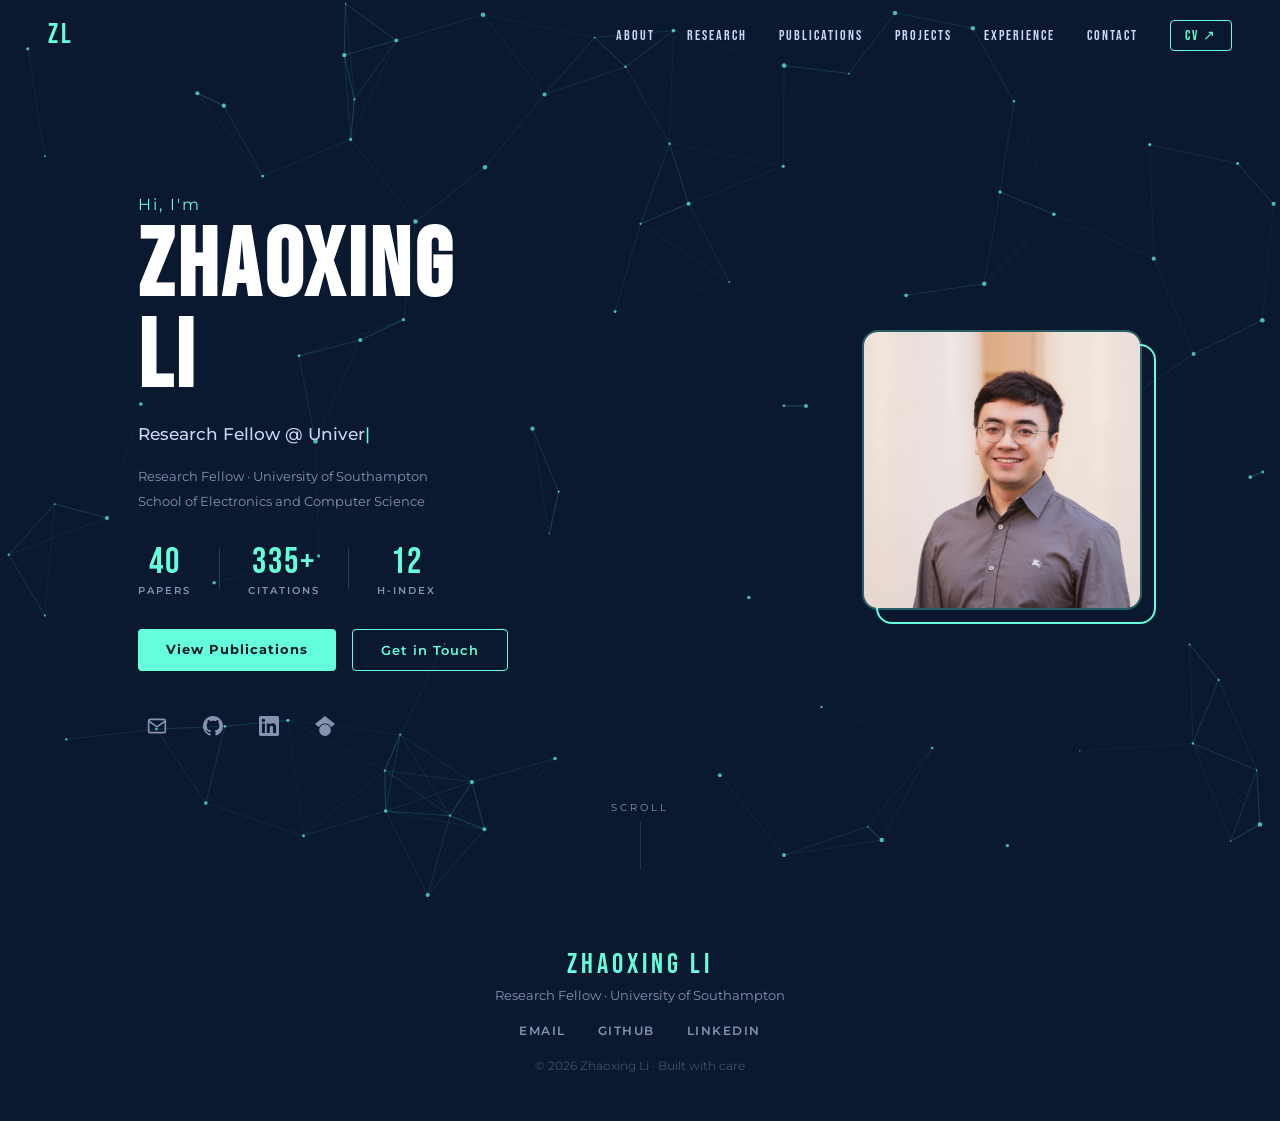
==== index.html @ ca215339 "Initial commit: Personal academic homepage - Multi-page site: index, about, research, publications, " ====
<!DOCTYPE html>
<html lang="en">
<head>
  <meta charset="UTF-8">
  <meta name="viewport" content="width=device-width, initial-scale=1.0">
  <title>Zhaoxing Li | Research Fellow · AI Safety & Multi-Agent Systems</title>
  <meta name="description" content="Zhaoxing Li — Research Fellow at University of Southampton. AI Safety, LLM Governance, Multi-Agent Systems, Human-AI Interaction.">
  <link rel="preconnect" href="https://fonts.googleapis.com">
  <link rel="preconnect" href="https://fonts.gstatic.com" crossorigin>
  <link href="https://fonts.googleapis.com/css2?family=Bebas+Neue&family=Montserrat:ital,wght@0,300;0,400;0,500;0,600;0,700;1,400&family=Playfair+Display:ital,wght@0,400;0,600;1,400&display=swap" rel="stylesheet">
  <link rel="stylesheet" href="style.css">
</head>
<body>

  <nav id="navbar">
    <a href="index.html" class="nav-brand">ZL</a>
    <ul class="nav-links" id="nav-links">
      <li><a href="about.html">ABOUT</a></li>
      <li><a href="research.html">RESEARCH</a></li>
      <li><a href="publications.html">PUBLICATIONS</a></li>
      <li><a href="projects.html">PROJECTS</a></li>
      <li><a href="experience.html">EXPERIENCE</a></li>
      <li><a href="contact.html">CONTACT</a></li>
      <li><a href="assets/cv.pdf" target="_blank" class="nav-cv">CV ↗</a></li>
    </ul>
    <button class="hamburger" id="hamburger" aria-label="Menu">
      <span></span><span></span><span></span>
    </button>
  </nav>

  <section id="hero">
    <canvas id="particle-canvas"></canvas>
    <div class="hero-inner">
      <div class="hero-text">
        <p class="hero-greeting">Hi, I'm</p>
        <h1 class="hero-name">ZHAOXING<br>LI</h1>
        <div class="hero-typing">
          <span id="typed-text"></span><span class="caret">|</span>
        </div>
        <p class="hero-tagline">
          Research Fellow · University of Southampton<br>
          School of Electronics and Computer Science
        </p>
        <div class="hero-stats">
          <div class="stat-item"><span class="stat-n" id="stat-papers">40</span><span class="stat-l">Papers</span></div>
          <div class="stat-divider"></div>
          <div class="stat-item"><span class="stat-n" id="stat-citations">335+</span><span class="stat-l">Citations</span></div>
          <div class="stat-divider"></div>
          <div class="stat-item"><span class="stat-n" id="stat-hindex">12</span><span class="stat-l">h-index</span></div>
        </div>
        <div class="hero-cta">
          <a href="publications.html" class="btn-primary">View Publications</a>
          <a href="contact.html" class="btn-ghost">Get in Touch</a>
        </div>
        <div class="hero-socials">
          <a href="mailto:zhaoxing.li@soton.ac.uk" title="Email">
            <svg viewBox="0 0 24 24" fill="none" stroke="currentColor" stroke-width="2"><path d="M4 4h16c1.1 0 2 .9 2 2v12c0 1.1-.9 2-2 2H4c-1.1 0-2-.9-2-2V6c0-1.1.9-2 2-2z"/><polyline points="22,6 12,13 2,6"/></svg>
          </a>
          <a href="https://github.com/Zhaoxing-Li" target="_blank" title="GitHub">
            <svg viewBox="0 0 24 24" fill="currentColor"><path d="M12 0C5.37 0 0 5.37 0 12c0 5.31 3.435 9.795 8.205 11.385.6.105.825-.255.825-.57 0-.285-.015-1.23-.015-2.235-3.015.555-3.795-.735-4.035-1.41-.135-.345-.72-1.41-1.23-1.695-.42-.225-1.02-.78-.015-.795.945-.015 1.62.87 1.845 1.23 1.08 1.815 2.805 1.305 3.495.99.105-.78.42-1.305.765-1.605-2.67-.3-5.46-1.335-5.46-5.925 0-1.305.465-2.385 1.23-3.225-.12-.3-.54-1.53.12-3.18 0 0 1.005-.315 3.3 1.23.96-.27 1.98-.405 3-.405s2.04.135 3 .405c2.295-1.56 3.3-1.23 3.3-1.23.66 1.65.24 2.88.12 3.18.765.84 1.23 1.905 1.23 3.225 0 4.605-2.805 5.625-5.475 5.925.435.375.81 1.095.81 2.22 0 1.605-.015 2.895-.015 3.3 0 .315.225.69.825.57A12.02 12.02 0 0024 12c0-6.63-5.37-12-12-12z"/></svg>
          </a>
          <a href="https://linkedin.com/in/zhaoxing-li-194032170" target="_blank" title="LinkedIn">
            <svg viewBox="0 0 24 24" fill="currentColor"><path d="M20.447 20.452h-3.554v-5.569c0-1.328-.027-3.037-1.852-3.037-1.853 0-2.136 1.445-2.136 2.939v5.667H9.351V9h3.414v1.561h.046c.477-.9 1.637-1.85 3.37-1.85 3.601 0 4.267 2.37 4.267 5.455v6.286zM5.337 7.433a2.062 2.062 0 01-2.063-2.065 2.064 2.064 0 112.063 2.065zm1.782 13.019H3.555V9h3.564v11.452zM22.225 0H1.771C.792 0 0 .774 0 1.729v20.542C0 23.227.792 24 1.771 24h20.451C23.2 24 24 23.227 24 22.271V1.729C24 .774 23.2 0 22.222 0h.003z"/></svg>
          </a>
          <a href="https://scholar.google.com" target="_blank" title="Google Scholar">
            <svg viewBox="0 0 24 24" fill="currentColor"><path d="M12 24a7 7 0 110-14 7 7 0 010 14zm0-24L0 9.5l4.838 3.94A8 8 0 0112 9a8 8 0 017.162 4.44L24 9.5z"/></svg>
          </a>
        </div>
      </div>
      <div class="hero-photo">
        <div class="photo-frame">
          <img src="assets/images/profile.jpg" alt="Zhaoxing Li">
        </div>
        <div class="photo-glow"></div>
      </div>
    </div>
    <div class="hero-scroll-hint">
      <span>SCROLL</span>
      <div class="scroll-bar"><div class="scroll-dot"></div></div>
    </div>
  </section>

  <footer>
    <div class="footer-inner">
      <p class="footer-name">ZHAOXING LI</p>
      <p class="footer-role">Research Fellow · University of Southampton</p>
      <div class="footer-links">
        <a href="mailto:zhaoxing.li@soton.ac.uk">Email</a>
        <a href="https://github.com/Zhaoxing-Li" target="_blank">GitHub</a>
        <a href="https://linkedin.com/in/zhaoxing-li-194032170" target="_blank">LinkedIn</a>
      </div>
      <p class="footer-copy">© 2026 Zhaoxing Li · Built with care</p>
    </div>
  </footer>

  <script src="script.js"></script>
</body>
</html>
---- style.css ----
/* ═══════════════════════════════════════════════════
   ZHAOXING LI — Personal Homepage
   Style: Madeline Eppley clean academic + tech animations
   Palette: Navy hero / White body / Electric blue accent
   ═══════════════════════════════════════════════════ */

/* ── Variables ── */
:root {
  --navy:        #0a192f;
  --navy-light:  #112240;
  --navy-card:   #1a2e4a;
  --teal:        #64ffda;
  --blue:        #2563eb;
  --blue-light:  #3b82f6;
  --white:       #ffffff;
  --off-white:   #f8fafc;
  --light-gray:  #f1f5f9;
  --text-dark:   #1e293b;
  --text-mid:    #475569;
  --text-light:  #94a3b8;
  --text-navy:   #ccd6f6;
  --text-muted:  #8892b0;
  --border:      #e2e8f0;
  --font-title:  'Bebas Neue', sans-serif;
  --font-body:   'Montserrat', sans-serif;
  --font-serif:  'Playfair Display', serif;
  --radius:      8px;
  --radius-lg:   16px;
  --shadow:      0 4px 24px rgba(0,0,0,0.08);
  --shadow-lg:   0 12px 48px rgba(0,0,0,0.14);
  --transition:  0.3s cubic-bezier(0.4, 0, 0.2, 1);
}

/* ── Reset ── */
*, *::before, *::after { box-sizing: border-box; margin: 0; padding: 0; }
html { scroll-behavior: smooth; font-size: 16px; }
body {
  font-family: var(--font-body); color: var(--text-dark);
  background: var(--white); overflow-x: hidden;
  animation: pageFadeIn 0.45s ease both;
}
@keyframes pageFadeIn {
  from { opacity: 0; transform: translateY(10px); }
  to   { opacity: 1; transform: translateY(0); }
}
a { text-decoration: none; color: inherit; }
ul { list-style: none; }
img { max-width: 100%; display: block; }
strong { font-weight: 600; }

/* ══════════════════════════════════════════════════
   NAVIGATION
══════════════════════════════════════════════════ */
#navbar {
  position: fixed; top: 0; left: 0; right: 0; z-index: 1000;
  display: flex; align-items: center; justify-content: space-between;
  padding: 0 48px; height: 68px;
  background: transparent;
  transition: background var(--transition), box-shadow var(--transition);
}
#navbar.scrolled {
  background: rgba(10,25,47,0.96);
  backdrop-filter: blur(12px);
  box-shadow: 0 2px 20px rgba(0,0,0,0.3);
}
.nav-brand {
  font-family: var(--font-title);
  font-size: 28px; letter-spacing: 3px;
  color: var(--teal);
  transition: opacity var(--transition);
}
.nav-brand:hover { opacity: 0.7; }
.nav-links { display: flex; align-items: center; gap: 32px; }
.nav-links a {
  font-family: var(--font-title);
  font-size: 14px; letter-spacing: 2px;
  color: var(--text-navy);
  position: relative;
  transition: color var(--transition);
}
.nav-links a::after {
  content: ''; position: absolute; bottom: -4px; left: 0;
  width: 0; height: 1px; background: var(--teal);
  transition: width var(--transition);
}
.nav-links a:hover { color: var(--teal); }
.nav-links a:hover::after { width: 100%; }
.nav-cv {
  border: 1px solid var(--teal) !important;
  color: var(--teal) !important;
  padding: 6px 14px; border-radius: 4px;
  transition: background var(--transition) !important;
}
.nav-cv:hover { background: rgba(100,255,218,0.1) !important; }
.nav-cv::after { display: none !important; }
.nav-links a.active { color: var(--teal) !important; }
.nav-links a.active::after { width: 100% !important; }
.hamburger {
  display: none; flex-direction: column; gap: 5px;
  background: none; border: none; cursor: pointer; padding: 4px;
}
.hamburger span {
  display: block; width: 24px; height: 2px;
  background: var(--text-navy);
  transition: var(--transition);
}
.hamburger.open span:nth-child(1) { transform: rotate(45deg) translate(5px,5px); }
.hamburger.open span:nth-child(2) { opacity: 0; }
.hamburger.open span:nth-child(3) { transform: rotate(-45deg) translate(5px,-5px); }

/* ══════════════════════════════════════════════════
   PAGE HEADER (inner pages — compact navy banner)
══════════════════════════════════════════════════ */
.page-hero {
  background: var(--navy);
  padding: 130px 48px 56px;
  position: relative; overflow: hidden;
}
.page-hero::after {
  content: ''; position: absolute;
  bottom: 0; left: 0; right: 0; height: 1px;
  background: linear-gradient(90deg, transparent, var(--teal), transparent);
  opacity: 0.3;
}
.page-hero-inner { max-width: 1100px; margin: 0 auto; }
.page-hero-label {
  font-size: 12px; font-weight: 600; letter-spacing: 3px;
  color: var(--teal); text-transform: uppercase;
  margin-bottom: 10px;
}
.page-hero-title {
  font-family: var(--font-title);
  font-size: clamp(48px, 7vw, 80px);
  letter-spacing: 5px; color: var(--white);
  line-height: 1;
}
.page-hero-sub {
  font-size: 15px; color: var(--text-muted);
  margin-top: 12px; line-height: 1.7;
}

/* ══════════════════════════════════════════════════
   HERO
══════════════════════════════════════════════════ */
#hero {
  position: relative; min-height: 100vh;
  display: flex; align-items: center; justify-content: center;
  background: var(--navy);
  /*
    To use a photo background instead, replace above with:
    background: linear-gradient(rgba(10,25,47,0.88),rgba(10,25,47,0.88)),
                url('assets/images/bg-ai-neural.jpg') center/cover no-repeat;
    Other options: bg-tech-blue.jpg  |  bg-circuit.jpg
  */
  overflow: hidden;
}
#particle-canvas {
  position: absolute; inset: 0;
  width: 100%; height: 100%;
  pointer-events: none; z-index: 1;
}
.hero-inner {
  position: relative; z-index: 2;
  display: flex; align-items: center; gap: 80px;
  max-width: 1100px; width: 100%;
  padding: 120px 48px 80px;
}

/* Hero text */
.hero-text { flex: 1; }
.hero-greeting {
  font-size: 16px; font-weight: 400;
  color: var(--teal); letter-spacing: 2px;
  margin-bottom: 8px;
}
.hero-name {
  font-family: var(--font-title);
  font-size: clamp(58px, 8vw, 96px);
  line-height: 0.95; letter-spacing: 4px;
  color: var(--white); margin-bottom: 20px;
}
.hero-typing {
  font-size: 17px; font-weight: 500;
  color: var(--text-navy);
  min-height: 26px; margin-bottom: 14px;
}
.caret {
  display: inline-block; color: var(--teal);
  animation: blink 1s step-end infinite;
}
@keyframes blink { 0%,100%{opacity:1} 50%{opacity:0} }
.hero-tagline {
  font-size: 13px; color: var(--text-muted);
  line-height: 1.9; margin-bottom: 28px;
}

/* Stats */
.hero-stats {
  display: flex; align-items: center;
  margin-bottom: 32px;
}
.stat-item { text-align: center; padding: 0 28px; }
.stat-item:first-child { padding-left: 0; }
.stat-n {
  display: block; font-family: var(--font-title);
  font-size: 36px; letter-spacing: 2px; color: var(--teal);
}
.stat-l {
  display: block; font-size: 10px; font-weight: 600;
  color: var(--text-muted); letter-spacing: 2px; text-transform: uppercase;
}
.stat-divider { width: 1px; height: 40px; background: rgba(100,255,218,0.2); }

/* Buttons */
.hero-cta { display: flex; gap: 16px; flex-wrap: wrap; margin-bottom: 36px; }
.btn-primary {
  padding: 12px 28px; background: var(--teal); color: var(--navy);
  font-family: var(--font-body); font-weight: 700;
  font-size: 13px; letter-spacing: 1px; border-radius: 4px;
  transition: transform var(--transition), box-shadow var(--transition);
}
.btn-primary:hover { transform: translateY(-2px); box-shadow: 0 8px 24px rgba(100,255,218,0.3); }
.btn-ghost {
  padding: 12px 28px; border: 1px solid var(--teal); color: var(--teal);
  font-family: var(--font-body); font-weight: 600;
  font-size: 13px; letter-spacing: 1px; border-radius: 4px;
  transition: background var(--transition);
}
.btn-ghost:hover { background: rgba(100,255,218,0.1); }

/* Socials */
.hero-socials { display: flex; gap: 18px; }
.hero-socials a {
  display: flex; align-items: center; justify-content: center;
  width: 38px; height: 38px; color: var(--text-muted);
  transition: color var(--transition), transform var(--transition);
}
.hero-socials a:hover { color: var(--teal); transform: translateY(-3px); }
.hero-socials svg { width: 20px; height: 20px; }

/* Photo */
.hero-photo { position: relative; flex-shrink: 0; }
.photo-frame {
  width: 280px; height: 280px;
  border-radius: var(--radius-lg); overflow: hidden;
  border: 2px solid rgba(100,255,218,0.3);
  position: relative; z-index: 1;
}
.photo-frame img { width: 100%; height: 100%; object-fit: cover; }
.photo-placeholder {
  width: 100%; height: 100%; background: var(--navy-card);
  display: flex; flex-direction: column;
  align-items: center; justify-content: center; gap: 12px;
}
.photo-initials {
  font-family: var(--font-title); font-size: 72px;
  letter-spacing: 4px; color: var(--teal); opacity: 0.5;
}
.photo-placeholder p { font-size: 12px; color: var(--text-muted); text-align: center; line-height: 1.6; }
.photo-glow {
  position: absolute; top: 14px; left: 14px;
  width: 280px; height: 280px;
  border-radius: var(--radius-lg);
  border: 2px solid var(--teal); z-index: 0;
  transition: transform var(--transition);
}
.hero-photo:hover .photo-glow { transform: translate(8px,8px); }

/* Scroll hint */
.hero-scroll-hint {
  position: absolute; bottom: 30px; left: 50%;
  transform: translateX(-50%);
  display: flex; flex-direction: column; align-items: center; gap: 8px; z-index: 2;
}
.hero-scroll-hint span { font-size: 10px; letter-spacing: 3px; color: var(--text-muted); }
.scroll-bar { width: 1px; height: 48px; background: rgba(148,163,184,0.2); position: relative; overflow: hidden; }
.scroll-dot {
  position: absolute; top: -8px; width: 1px; height: 8px; background: var(--teal);
  animation: scrollDown 1.8s ease-in-out infinite;
}
@keyframes scrollDown { 0%{top:-8px;opacity:1} 80%{top:48px;opacity:1} 100%{top:48px;opacity:0} }

/* ══════════════════════════════════════════════════
   SECTION BASES
══════════════════════════════════════════════════ */
.section-white      { background: var(--white); }
.section-navy       { background: var(--navy); }
.section-light-gray { background: var(--light-gray); }

.container { max-width: 1100px; margin: 0 auto; padding: 100px 48px; }

.section-heading {
  font-family: var(--font-title);
  font-size: clamp(34px, 4.5vw, 52px);
  letter-spacing: 4px; color: var(--text-dark);
  margin-bottom: 60px; position: relative;
}
.section-heading::after {
  content: ''; display: block; width: 56px; height: 3px;
  background: var(--blue); margin-top: 12px;
}
.section-heading.light { color: var(--white); }
.section-heading.light::after { background: var(--teal); }
.section-sub { font-size: 16px; color: var(--text-mid); margin-top: -44px; margin-bottom: 40px; }

/* Scroll reveal */
.reveal {
  opacity: 0; transform: translateY(28px);
  transition: opacity 0.65s ease, transform 0.65s ease;
  transition-delay: var(--delay, 0ms);
}
.reveal.visible { opacity: 1; transform: translateY(0); }

/* ══════════════════════════════════════════════════
   ABOUT
══════════════════════════════════════════════════ */
.about-grid { display: grid; grid-template-columns: 1fr 300px; gap: 64px; align-items: start; }
.about-main p { font-size: 16px; line-height: 1.9; color: var(--text-mid); margin-bottom: 20px; }
.about-lead { font-size: 18px !important; color: var(--text-dark) !important; font-weight: 500; }
.pull-quote {
  font-family: var(--font-serif); font-size: 19px; font-style: italic;
  color: var(--text-dark); line-height: 1.65;
  border-left: 3px solid var(--blue);
  padding: 10px 0 10px 24px; margin: 28px 0 0;
}
.info-card {
  padding: 18px 22px; border: 1px solid var(--border);
  border-radius: var(--radius); margin-bottom: 14px;
  transition: border-color var(--transition), transform var(--transition);
}
.info-card:hover { border-color: var(--blue); transform: translateX(4px); }
.info-card-label { font-size: 10px; font-weight: 700; letter-spacing: 2px; color: var(--blue); margin-bottom: 8px; }
.info-card p { font-size: 14px; line-height: 1.7; color: var(--text-mid); margin-bottom: 6px; }
.info-card p:last-child { margin-bottom: 0; }

/* ══════════════════════════════════════════════════
   RESEARCH
══════════════════════════════════════════════════ */
.research-grid { display: grid; grid-template-columns: repeat(2,1fr); gap: 24px; }
.research-card {
  background: var(--navy-card);
  border: 1px solid rgba(100,255,218,0.1);
  border-radius: var(--radius-lg); padding: 32px 28px;
  transition: border-color var(--transition), transform var(--transition), box-shadow var(--transition);
  transition-delay: var(--delay, 0ms);
}
.research-card:hover { border-color: rgba(100,255,218,0.4); transform: translateY(-6px); box-shadow: 0 20px 40px rgba(0,0,0,0.3); }
.rc-icon { font-size: 30px; margin-bottom: 14px; }
.research-card h3 { font-family: var(--font-title); font-size: 22px; letter-spacing: 2px; color: var(--white); margin-bottom: 10px; }
.research-card p { font-size: 14px; line-height: 1.8; color: var(--text-muted); }
.rc-tags { display: flex; flex-wrap: wrap; gap: 8px; margin-top: 18px; }
.rc-tags span { font-size: 11px; font-weight: 600; letter-spacing: 1px; color: var(--teal); border: 1px solid rgba(100,255,218,0.3); padding: 3px 10px; border-radius: 20px; }

/* ══════════════════════════════════════════════════
   PUBLICATIONS
══════════════════════════════════════════════════ */
.pub-filters { display: flex; flex-wrap: wrap; gap: 10px; margin-bottom: 40px; }
.f-btn {
  font-family: var(--font-body); font-size: 12px; font-weight: 600;
  letter-spacing: 1px; padding: 7px 18px; border-radius: 24px;
  border: 1px solid var(--border); background: transparent; color: var(--text-mid);
  cursor: pointer; transition: all var(--transition);
}
.f-btn:hover, .f-btn.active { background: var(--blue); color: var(--white); border-color: var(--blue); }
.pub-list { display: flex; flex-direction: column; }
.pub-item {
  display: flex; gap: 20px; align-items: flex-start;
  padding: 22px 0; border-bottom: 1px solid var(--border);
  transition: opacity 0.35s, transform 0.35s;
}
.pub-item:first-child { border-top: 1px solid var(--border); }
.pub-item.hidden { display: none; }
.pub-meta { display: flex; flex-direction: column; align-items: center; gap: 6px; min-width: 90px; padding-top: 2px; }
.pub-badge { font-size: 10px; font-weight: 700; letter-spacing: 0.5px; padding: 3px 8px; border-radius: 3px; text-transform: uppercase; }
.pub-badge.j { background: #dbeafe; color: #1d4ed8; }
.pub-badge.c { background: #d1fae5; color: #065f46; }
.pub-year { font-size: 11px; font-weight: 600; color: var(--text-light); letter-spacing: 1px; }
.pub-body { flex: 1; }
.pub-body h4 { font-size: 15px; font-weight: 600; line-height: 1.5; color: var(--text-dark); margin-bottom: 5px; transition: color var(--transition); }
.pub-item:hover .pub-body h4 { color: var(--blue); }
.pub-authors { font-size: 13px; color: var(--text-mid); margin-bottom: 4px; }
.pub-venue { font-size: 12px; color: var(--text-light); font-style: italic; }
.pub-if { font-style: normal; font-weight: 600; color: var(--blue); margin-left: 8px; }
.pub-note { margin-top: 32px; font-size: 14px; color: var(--text-mid); text-align: center; }
.pub-note a { color: var(--blue); border-bottom: 1px solid currentColor; }

/* ══════════════════════════════════════════════════
   PROJECTS
══════════════════════════════════════════════════ */
.projects-grid { display: grid; grid-template-columns: repeat(3,1fr); gap: 24px; }
.project-card {
  background: var(--navy-card); border: 1px solid rgba(100,255,218,0.08);
  border-radius: var(--radius-lg); padding: 28px 24px;
  display: flex; flex-direction: column;
  transition: border-color var(--transition), transform var(--transition), box-shadow var(--transition);
  transition-delay: var(--delay, 0ms);
}
.project-card:hover { border-color: rgba(100,255,218,0.35); transform: translateY(-8px); box-shadow: 0 24px 48px rgba(0,0,0,0.35); }
.pc-top { display: flex; justify-content: space-between; align-items: center; margin-bottom: 14px; }
.pc-tag { font-size: 11px; font-weight: 600; letter-spacing: 1px; color: var(--teal); text-transform: uppercase; }
.pc-status { font-size: 11px; font-weight: 600; color: #34d399; display: flex; align-items: center; gap: 5px; }
.active-dot::before {
  content: ''; display: inline-block; width: 6px; height: 6px;
  border-radius: 50%; background: #34d399;
  animation: pulse 2s ease-in-out infinite;
}
@keyframes pulse { 0%,100%{opacity:1} 50%{opacity:0.35} }
.project-card h3 { font-family: var(--font-title); font-size: 20px; letter-spacing: 1.5px; color: var(--white); margin-bottom: 12px; }
.project-card p { font-size: 13px; line-height: 1.8; color: var(--text-muted); flex: 1; margin-bottom: 20px; }
.pc-tech { display: flex; flex-wrap: wrap; gap: 7px; }
.pc-tech span { font-size: 10px; font-weight: 600; background: rgba(37,99,235,0.18); color: var(--blue-light); padding: 3px 10px; border-radius: 20px; }

/* ══════════════════════════════════════════════════
   TIMELINE
══════════════════════════════════════════════════ */
.timeline { position: relative; padding-left: 44px; }
.timeline::before { content: ''; position: absolute; left: 7px; top: 8px; bottom: 0; width: 2px; background: var(--border); }
.tl-item { position: relative; margin-bottom: 44px; transition-delay: var(--delay, 0ms); }
.tl-item:last-child { margin-bottom: 0; }
.tl-dot {
  position: absolute; left: -40px; top: 6px;
  width: 14px; height: 14px; border-radius: 50%;
  background: var(--white); border: 3px solid var(--blue);
  transition: background var(--transition); z-index: 1;
}
.tl-item:hover .tl-dot { background: var(--blue); }
.tl-date { font-size: 11px; font-weight: 700; letter-spacing: 1.5px; color: var(--blue); text-transform: uppercase; margin-bottom: 6px; }
.tl-body {
  background: var(--off-white); border: 1px solid var(--border);
  border-radius: var(--radius); padding: 20px 24px;
  transition: border-color var(--transition), transform var(--transition);
}
.tl-item:hover .tl-body { border-color: var(--blue); transform: translateX(4px); }
.tl-body h3 { font-size: 16px; font-weight: 700; color: var(--text-dark); margin-bottom: 2px; }
.tl-body h4 { font-size: 13px; font-weight: 500; color: var(--text-mid); margin-bottom: 10px; }
.tl-body p { font-size: 14px; line-height: 1.8; color: var(--text-mid); }
.tl-tags { display: flex; flex-wrap: wrap; gap: 8px; margin-top: 12px; }
.tl-tags span { font-size: 11px; font-weight: 600; color: var(--blue); background: #dbeafe; padding: 2px 10px; border-radius: 20px; }

/* ══════════════════════════════════════════════════
   AWARDS
══════════════════════════════════════════════════ */
.awards-grid { display: grid; grid-template-columns: repeat(2,1fr); gap: 16px; }
.award-card {
  display: flex; gap: 20px; align-items: flex-start;
  background: var(--white); border: 1px solid var(--border);
  border-radius: var(--radius); padding: 20px 24px;
  transition: border-color var(--transition), transform var(--transition), box-shadow var(--transition);
  transition-delay: var(--delay, 0ms);
}
.award-card:hover { border-color: var(--blue); transform: translateY(-3px); box-shadow: var(--shadow); }
.award-year { font-family: var(--font-title); font-size: 28px; letter-spacing: 2px; color: var(--blue); flex-shrink: 0; line-height: 1; }
.award-info { font-size: 14px; line-height: 1.7; color: var(--text-mid); }
.award-info strong { color: var(--text-dark); }
.award-info em { color: var(--text-light); }

/* ══════════════════════════════════════════════════
   PATENTS
══════════════════════════════════════════════════ */
.patents-list { display: flex; flex-direction: column; gap: 0; }
.patent-item {
  display: flex; align-items: center; gap: 24px;
  padding: 18px 0; border-bottom: 1px solid var(--border);
  transition-delay: var(--delay, 0ms);
}
.patent-item:first-child { border-top: 1px solid var(--border); }
.patent-num {
  font-family: var(--font-body); font-size: 11px; font-weight: 700;
  letter-spacing: 1px; color: var(--blue); min-width: 130px;
  background: #dbeafe; padding: 4px 10px; border-radius: 4px;
  flex-shrink: 0;
}
.patent-body { flex: 1; font-size: 15px; color: var(--text-dark); }
.patent-year {
  font-size: 12px; font-weight: 600; color: var(--text-light);
  margin-left: 12px; letter-spacing: 1px;
}
@media (max-width: 640px) {
  .patent-item { flex-direction: column; align-items: flex-start; gap: 8px; }
}

/* ══════════════════════════════════════════════════
   ABOUT PHOTO (sidebar small version)
══════════════════════════════════════════════════ */
.about-photo-sm {
  width: 100%; aspect-ratio: 1;
  border-radius: var(--radius-lg); overflow: hidden;
  border: 2px solid rgba(37,99,235,0.25);
  margin-bottom: 20px;
  box-shadow: var(--shadow);
}
.about-photo-sm img { width: 100%; height: 100%; object-fit: cover; }

/* ══════════════════════════════════════════════════
   CONTACT
══════════════════════════════════════════════════ */
.contact-intro { font-size: 17px; line-height: 1.9; color: var(--text-mid); max-width: 680px; margin-bottom: 56px; }
.contact-grid { display: grid; grid-template-columns: repeat(2, 1fr); gap: 20px; margin-bottom: 56px; }
.contact-card {
  display: flex; flex-direction: column; align-items: flex-start;
  padding: 28px 28px; border: 1px solid var(--border);
  border-radius: var(--radius-lg); text-align: left;
  color: inherit;
  transition: border-color var(--transition), transform var(--transition), box-shadow var(--transition);
}
.contact-card:hover { border-color: var(--blue); transform: translateY(-6px); box-shadow: var(--shadow-lg); }
.contact-icon {
  width: 52px; height: 52px; display: flex; align-items: center; justify-content: center;
  background: #dbeafe; border-radius: var(--radius);
  color: var(--blue); margin-bottom: 16px;
}
.contact-label { font-size: 10px; font-weight: 700; letter-spacing: 2px; color: var(--blue); text-transform: uppercase; margin-bottom: 6px; }
.contact-value { font-size: 15px; font-weight: 600; color: var(--text-dark); margin-bottom: 4px; }
.contact-sub { font-size: 13px; color: var(--text-light); }
.contact-location {
  display: flex; align-items: flex-start; gap: 14px;
  padding: 24px 28px; background: var(--light-gray);
  border-radius: var(--radius); border: 1px solid var(--border);
}
.location-pin { color: var(--blue); flex-shrink: 0; margin-top: 2px; }
.location-text { font-size: 14px; line-height: 1.8; color: var(--text-mid); }
.location-text strong { color: var(--text-dark); }

/* ══════════════════════════════════════════════════
   FOOTER
══════════════════════════════════════════════════ */
footer { background: var(--navy); padding: 48px 24px; text-align: center; }
.footer-name { font-family: var(--font-title); font-size: 28px; letter-spacing: 4px; color: var(--teal); margin-bottom: 6px; }
.footer-role { font-size: 13px; color: var(--text-muted); margin-bottom: 20px; }
.footer-links { display: flex; justify-content: center; gap: 32px; margin-bottom: 20px; }
.footer-links a { font-size: 12px; font-weight: 600; letter-spacing: 1.5px; color: var(--text-muted); text-transform: uppercase; transition: color var(--transition); }
.footer-links a:hover { color: var(--teal); }
.footer-copy { font-size: 12px; color: rgba(148,163,184,0.4); }

/* ══════════════════════════════════════════════════
   RESPONSIVE
══════════════════════════════════════════════════ */
@media (max-width: 1024px) {
  .projects-grid { grid-template-columns: repeat(2,1fr); }
}
@media (max-width: 900px) {
  #navbar { padding: 0 24px; }
  .nav-links {
    display: none; flex-direction: column; gap: 0;
    position: fixed; inset: 0; top: 68px;
    background: rgba(10,25,47,0.98); padding: 40px 24px; z-index: 999;
  }
  .nav-links.open { display: flex; }
  .nav-links a { font-size: 22px; padding: 16px 0; border-bottom: 1px solid rgba(255,255,255,0.06); }
  .hamburger { display: flex; }
  .hero-inner { flex-direction: column-reverse; gap: 40px; padding: 100px 24px 60px; text-align: center; }
  .hero-stats { justify-content: center; }
  .hero-cta, .hero-socials { justify-content: center; }
  .photo-frame, .photo-glow { width: 220px; height: 220px; }
  .about-grid { grid-template-columns: 1fr; }
  .research-grid { grid-template-columns: 1fr; }
  .awards-grid { grid-template-columns: 1fr; }
  .contact-links { grid-template-columns: 1fr; }
  .container { padding: 70px 24px; }
}
@media (max-width: 640px) {
  .projects-grid { grid-template-columns: 1fr; }
  .hero-name { font-size: 54px; }
  .stat-item { padding: 0 14px; }
}
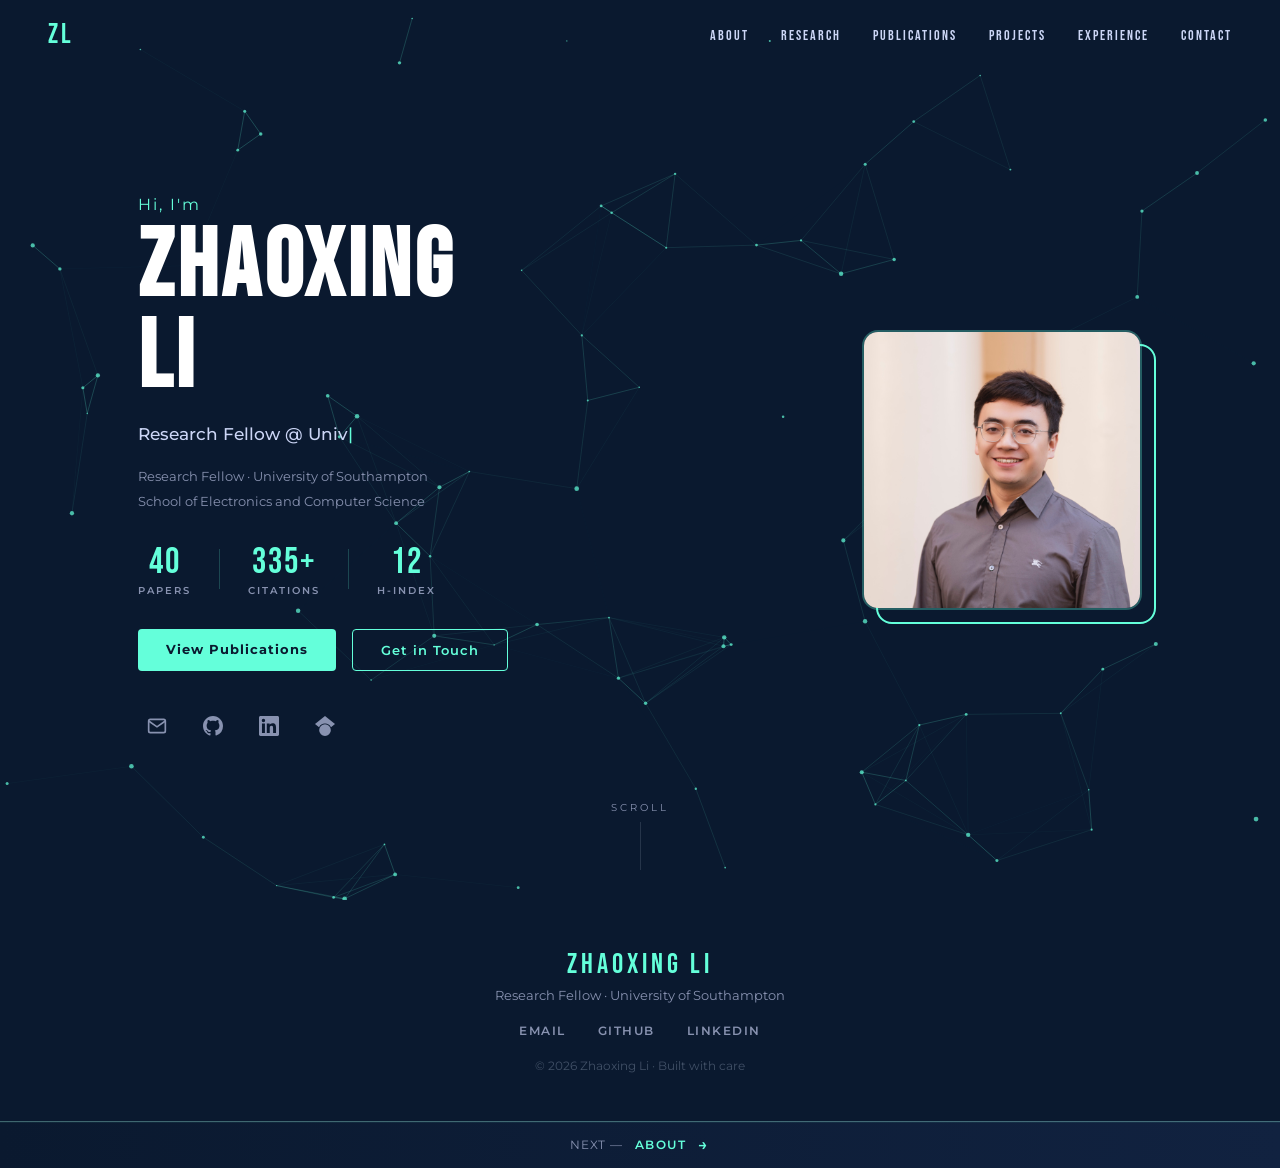
==== commit 5bdf9873: "Remove BSc entry from education; remove CV nav link sitewide" ====
--- a/index.html
+++ b/index.html
@@ -21,7 +21,6 @@
       <li><a href="projects.html">PROJECTS</a></li>
       <li><a href="experience.html">EXPERIENCE</a></li>
       <li><a href="contact.html">CONTACT</a></li>
-      <li><a href="assets/cv.pdf" target="_blank" class="nav-cv">CV ↗</a></li>
     </ul>
     <button class="hamburger" id="hamburger" aria-label="Menu">
       <span></span><span></span><span></span>
--- a/style.css
+++ b/style.css
@@ -563,3 +563,57 @@
   .hero-name { font-size: 54px; }
   .stat-item { padding: 0 14px; }
 }
+
+/* ── Next-page navigation bar ── */
+#next-page-bar {
+  position: fixed;
+  bottom: 0; left: 0; right: 0;
+  background: linear-gradient(90deg, var(--navy) 0%, var(--navy-light) 100%);
+  border-top: 1px solid rgba(100,255,218,0.25);
+  color: var(--teal);
+  display: flex;
+  align-items: center;
+  justify-content: center;
+  gap: 0.75rem;
+  padding: 0.85rem 2rem;
+  font-family: var(--font-body);
+  font-size: 0.78rem;
+  font-weight: 600;
+  letter-spacing: 0.12em;
+  text-transform: uppercase;
+  cursor: pointer;
+  transform: translateY(100%);
+  transition: transform 0.4s cubic-bezier(0.34, 1.56, 0.64, 1);
+  z-index: 9000;
+  user-select: none;
+}
+#next-page-bar.visible {
+  transform: translateY(0);
+}
+#next-page-bar .npb-label {
+  color: var(--text-muted);
+  font-weight: 400;
+  letter-spacing: 0.06em;
+}
+#next-page-bar .npb-name {
+  color: var(--teal);
+}
+#next-page-bar .npb-arrow {
+  font-size: 1rem;
+  display: inline-block;
+  transition: transform 0.2s ease;
+}
+#next-page-bar:hover .npb-arrow {
+  transform: translateX(5px);
+}
+#next-page-bar .npb-progress {
+  position: absolute;
+  bottom: 0; left: 0;
+  height: 2px;
+  background: var(--teal);
+  width: 0%;
+  transition: width 0.8s linear;
+}
+#next-page-bar.counting .npb-progress {
+  width: 100%;
+}
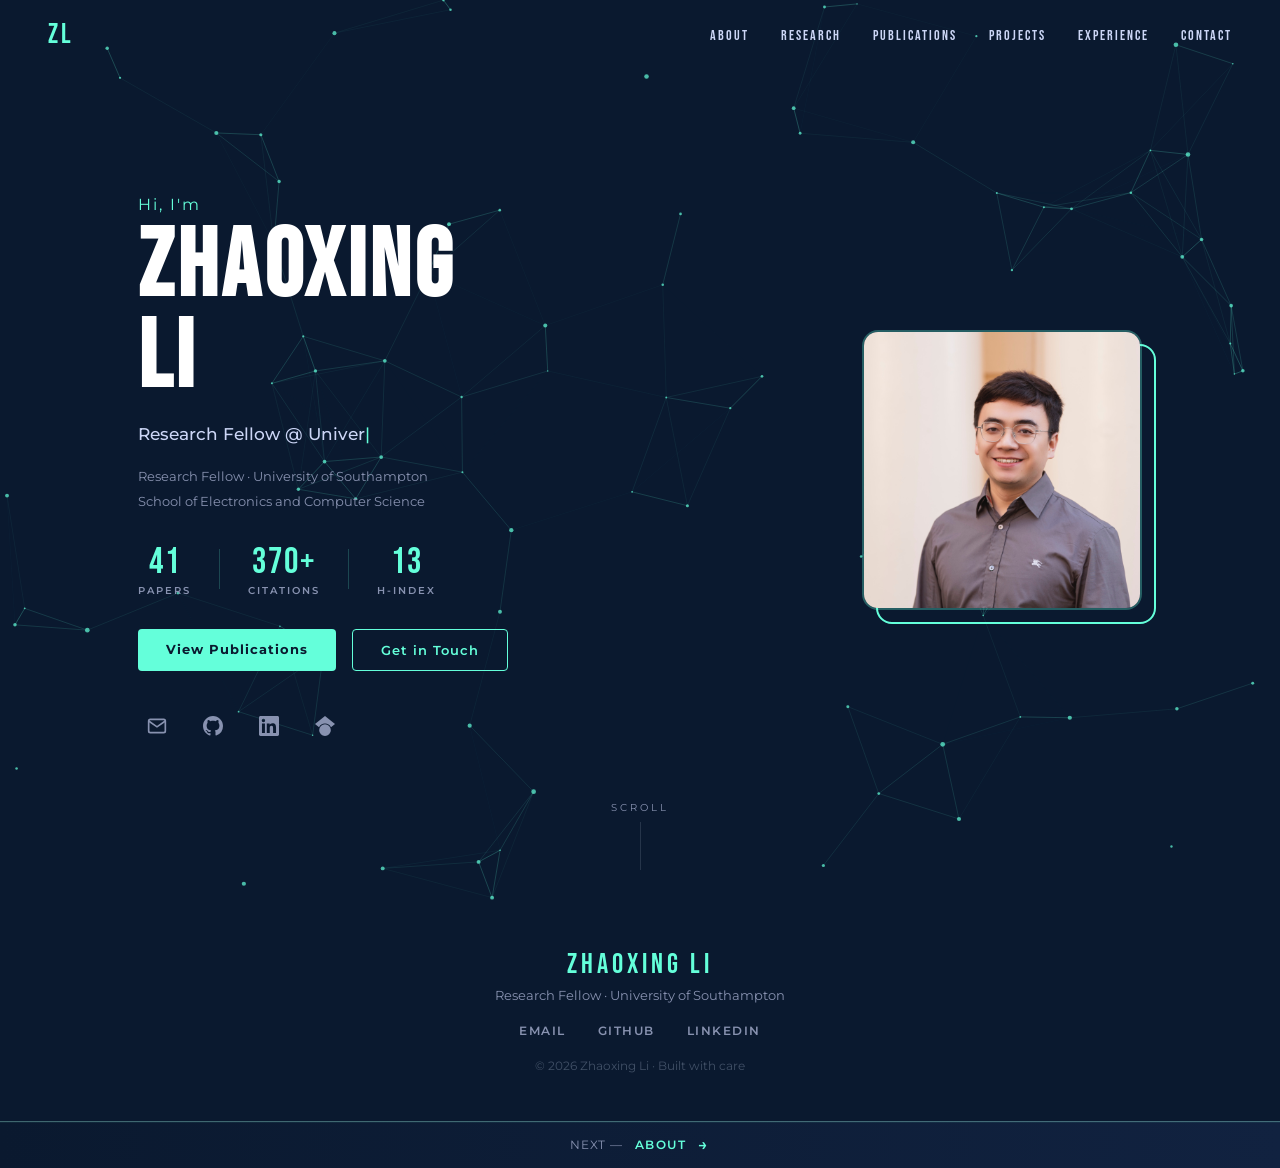
==== commit b651742e: "Update publications: 370 citations, h-index 13, i10 20, 41 papers Refresh Google Scholar metrics and" ====
--- a/index.html
+++ b/index.html
@@ -41,11 +41,11 @@
           School of Electronics and Computer Science
         </p>
         <div class="hero-stats">
-          <div class="stat-item"><span class="stat-n" id="stat-papers">40</span><span class="stat-l">Papers</span></div>
+          <div class="stat-item"><span class="stat-n" id="stat-papers">41</span><span class="stat-l">Papers</span></div>
           <div class="stat-divider"></div>
-          <div class="stat-item"><span class="stat-n" id="stat-citations">335+</span><span class="stat-l">Citations</span></div>
+          <div class="stat-item"><span class="stat-n" id="stat-citations">370+</span><span class="stat-l">Citations</span></div>
           <div class="stat-divider"></div>
-          <div class="stat-item"><span class="stat-n" id="stat-hindex">12</span><span class="stat-l">h-index</span></div>
+          <div class="stat-item"><span class="stat-n" id="stat-hindex">13</span><span class="stat-l">h-index</span></div>
         </div>
         <div class="hero-cta">
           <a href="publications.html" class="btn-primary">View Publications</a>
--- a/style.css
+++ b/style.css
@@ -112,15 +112,71 @@
    PAGE HEADER (inner pages — compact navy banner)
 ══════════════════════════════════════════════════ */
 .page-hero {
-  background: var(--navy);
-  padding: 130px 48px 56px;
+  padding: 130px 48px 72px;
   position: relative; overflow: hidden;
+}
+
+/* ── Per-page hero backgrounds ── */
+/* About */
+.page-hero.ph-about {
+  background:
+    linear-gradient(135deg, rgba(10,25,47,0.80) 0%, rgba(17,34,64,0.72) 60%, rgba(10,25,47,0.86) 100%),
+    url('assets/images/bg-about.png') center/cover no-repeat;
+}
+/* Research — AI neural */
+.page-hero.ph-research {
+  background:
+    linear-gradient(135deg, rgba(10,25,47,0.78) 0%, rgba(15,30,60,0.70) 55%, rgba(10,20,45,0.85) 100%),
+    url('assets/images/bg-ai-neural.jpg') center 40%/cover no-repeat;
+}
+/* Publications — math/science blackboard */
+.page-hero.ph-publications {
+  background:
+    linear-gradient(135deg, rgba(8,18,38,0.82) 0%, rgba(15,28,55,0.75) 60%, rgba(8,18,38,0.88) 100%),
+    url('assets/images/bg-tech-blue.jpg') center/cover no-repeat;
+}
+/* Projects — deep purple-blue mesh */
+.page-hero.ph-projects {
+  background:
+    linear-gradient(135deg, #0a192f 0%, #0f1f45 35%, #160f3a 65%, #0a1525 100%);
+}
+.page-hero.ph-projects::before {
+  background:
+    radial-gradient(ellipse at 20% 50%, rgba(100,255,218,0.07) 0%, transparent 55%),
+    radial-gradient(ellipse at 80% 20%, rgba(99,102,241,0.10) 0%, transparent 55%);
+}
+/* Experience — amber-navy professional */
+.page-hero.ph-experience {
+  background:
+    linear-gradient(135deg, #0a192f 0%, #12213d 40%, #1a1a2e 75%, #0a192f 100%);
+}
+.page-hero.ph-experience::before {
+  background:
+    radial-gradient(ellipse at 75% 60%, rgba(245,158,11,0.08) 0%, transparent 55%),
+    radial-gradient(ellipse at 15% 30%, rgba(100,255,218,0.06) 0%, transparent 50%);
+}
+/* Contact — minimal teal glow */
+.page-hero.ph-contact {
+  background:
+    linear-gradient(150deg, #071526 0%, #0d1f3c 45%, #071526 100%);
+}
+.page-hero.ph-contact::before {
+  background:
+    radial-gradient(ellipse at 50% 120%, rgba(100,255,218,0.12) 0%, transparent 60%);
+}
+/* subtle teal vignette glow at bottom-left */
+.page-hero::before {
+  content: ''; position: absolute;
+  bottom: -60px; left: -60px;
+  width: 420px; height: 420px;
+  background: radial-gradient(circle, rgba(100,255,218,0.08) 0%, transparent 70%);
+  pointer-events: none;
 }
 .page-hero::after {
   content: ''; position: absolute;
   bottom: 0; left: 0; right: 0; height: 1px;
   background: linear-gradient(90deg, transparent, var(--teal), transparent);
-  opacity: 0.3;
+  opacity: 0.45;
 }
 .page-hero-inner { max-width: 1100px; margin: 0 auto; }
 .page-hero-label {
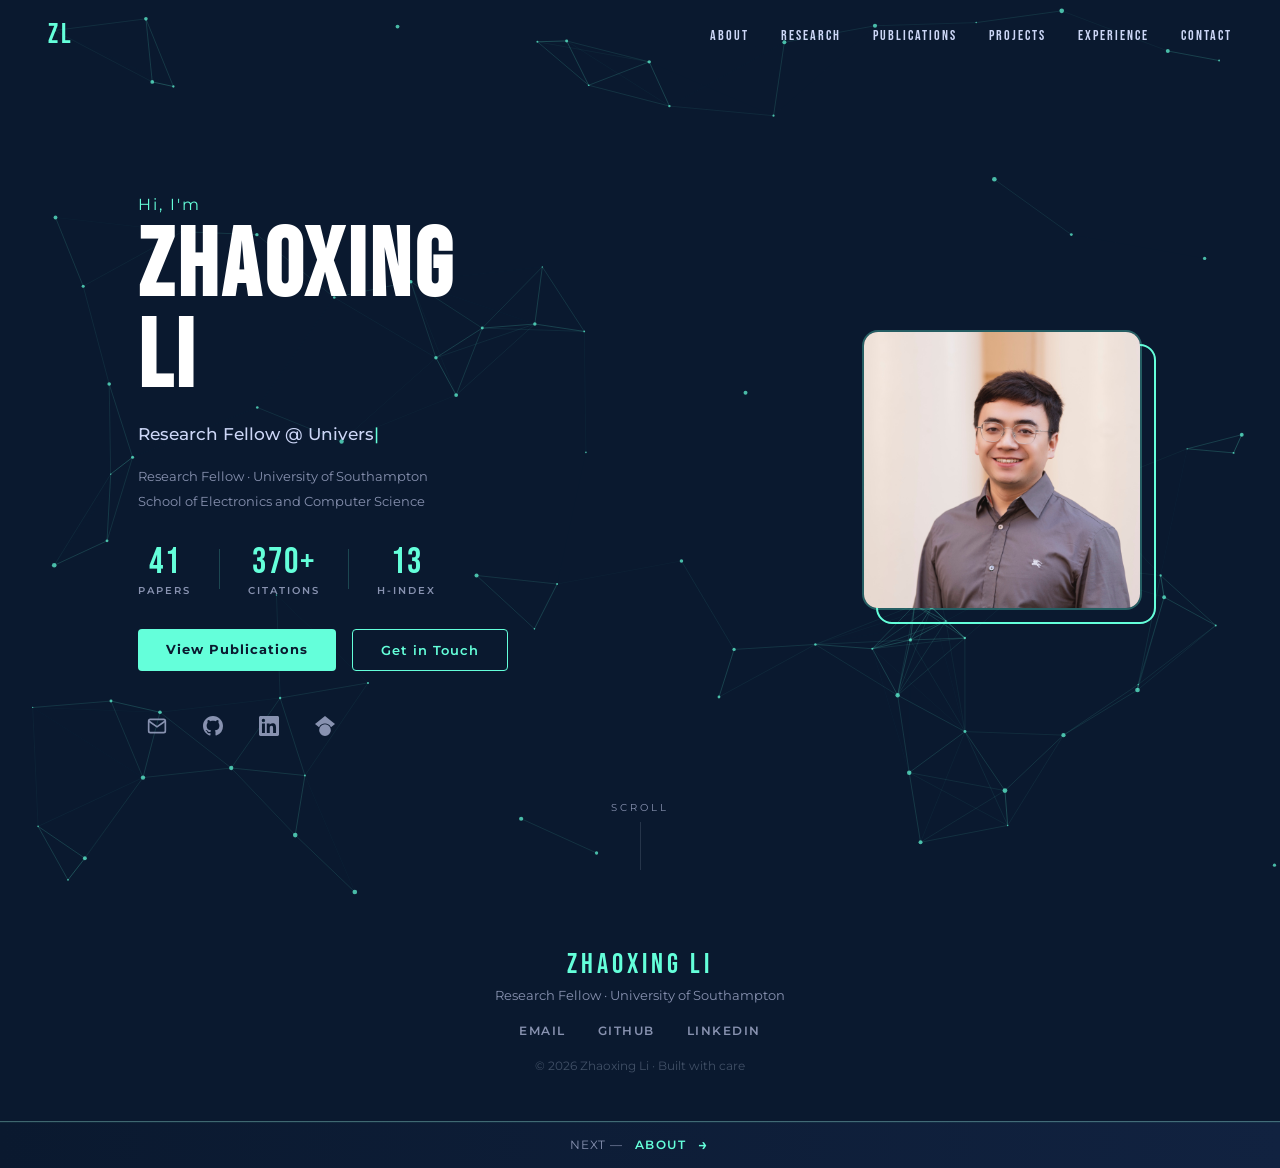
==== commit 35d1429a: "Add SEO: meta descriptions, Open Graph, Twitter cards, sitemap, robots, JSON-LD - robots.txt + sitem" ====
--- a/index.html
+++ b/index.html
@@ -4,7 +4,50 @@
   <meta charset="UTF-8">
   <meta name="viewport" content="width=device-width, initial-scale=1.0">
   <title>Zhaoxing Li | Research Fellow · AI Safety & Multi-Agent Systems</title>
-  <meta name="description" content="Zhaoxing Li — Research Fellow at University of Southampton. AI Safety, LLM Governance, Multi-Agent Systems, Human-AI Interaction.">
+  <meta name="description" content="Zhaoxing Li — Research Fellow at the University of Southampton working on AI safety, LLM governance, multi-agent systems, and human–AI interaction. 41 papers, 370+ citations, h-index 13.">
+  <meta name="author" content="Zhaoxing Li">
+  <meta name="keywords" content="Zhaoxing Li, AI safety, LLM governance, multi-agent systems, human-AI interaction, knowledge tracing, intelligent tutoring systems, University of Southampton, research fellow">
+  <meta name="robots" content="index, follow">
+  <link rel="canonical" href="https://zhaoxing-li.github.io/">
+  <link rel="icon" type="image/svg+xml" href="/favicon.svg">
+
+  <!-- Open Graph -->
+  <meta property="og:type" content="profile">
+  <meta property="og:site_name" content="Zhaoxing Li">
+  <meta property="og:title" content="Zhaoxing Li | Research Fellow · AI Safety & Multi-Agent Systems">
+  <meta property="og:description" content="Research Fellow at the University of Southampton working on AI safety, LLM governance, multi-agent systems, and human–AI interaction.">
+  <meta property="og:url" content="https://zhaoxing-li.github.io/">
+  <meta property="og:image" content="https://zhaoxing-li.github.io/assets/images/profile.jpg">
+  <meta property="og:locale" content="en_GB">
+
+  <!-- Twitter -->
+  <meta name="twitter:card" content="summary_large_image">
+  <meta name="twitter:title" content="Zhaoxing Li | Research Fellow · AI Safety & Multi-Agent Systems">
+  <meta name="twitter:description" content="Research Fellow at the University of Southampton working on AI safety, LLM governance, and multi-agent systems.">
+  <meta name="twitter:image" content="https://zhaoxing-li.github.io/assets/images/profile.jpg">
+
+  <!-- Structured data: Person -->
+  <script type="application/ld+json">
+  {
+    "@context": "https://schema.org",
+    "@type": "Person",
+    "name": "Zhaoxing Li",
+    "url": "https://zhaoxing-li.github.io/",
+    "image": "https://zhaoxing-li.github.io/assets/images/profile.jpg",
+    "jobTitle": "Research Fellow",
+    "worksFor": {
+      "@type": "CollegeOrUniversity",
+      "name": "University of Southampton"
+    },
+    "knowsAbout": ["AI Safety", "LLM Governance", "Multi-Agent Systems", "Human-AI Interaction", "Knowledge Tracing", "Intelligent Tutoring Systems"],
+    "sameAs": [
+      "https://scholar.google.com/citations?user=2fqD3zUAAAAJ&hl=en",
+      "https://www.linkedin.com/in/zhaoxing-li-194032170",
+      "https://github.com/Zhaoxing-Li"
+    ]
+  }
+  </script>
+
   <link rel="preconnect" href="https://fonts.googleapis.com">
   <link rel="preconnect" href="https://fonts.gstatic.com" crossorigin>
   <link href="https://fonts.googleapis.com/css2?family=Bebas+Neue&family=Montserrat:ital,wght@0,300;0,400;0,500;0,600;0,700;1,400&family=Playfair+Display:ital,wght@0,400;0,600;1,400&display=swap" rel="stylesheet">
